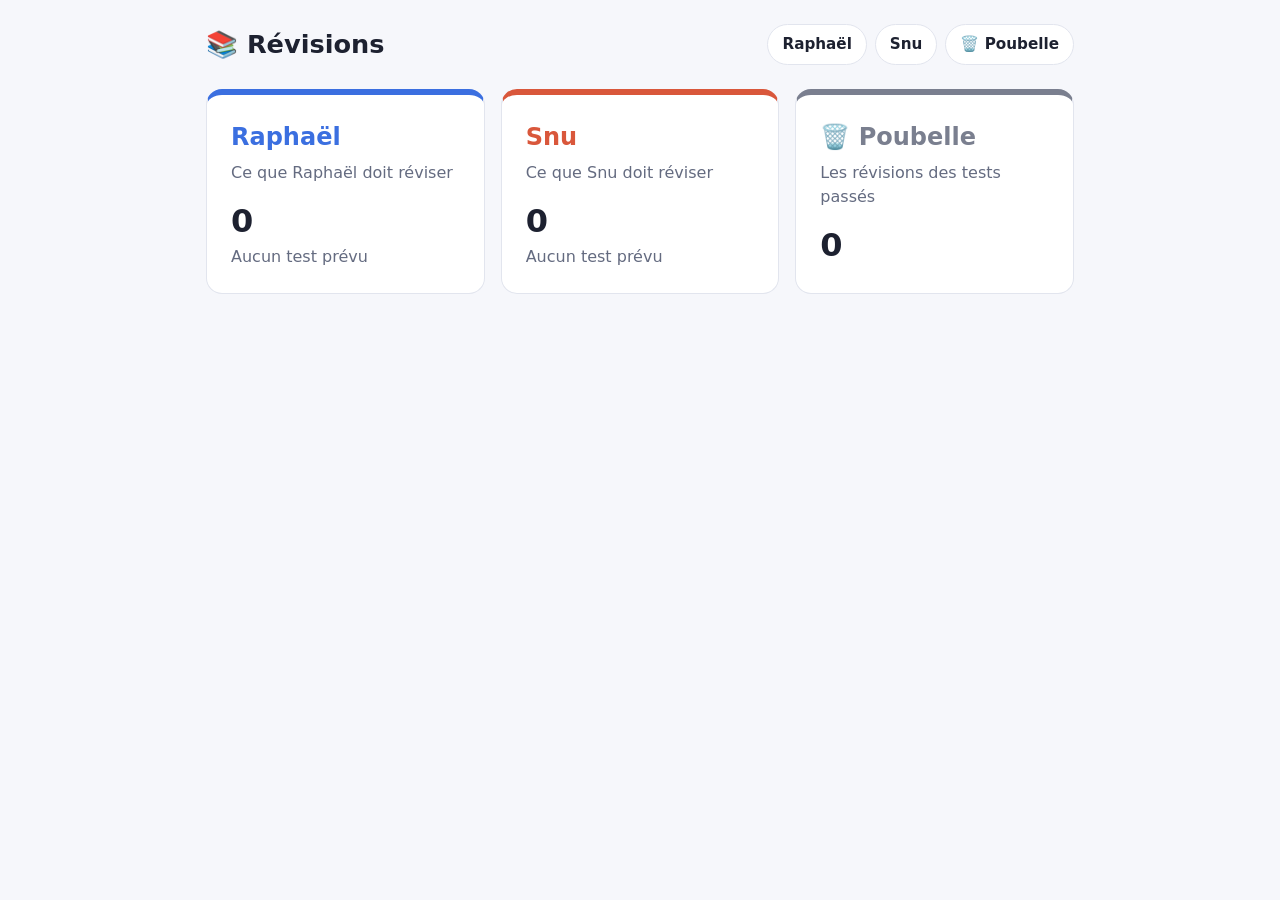
==== index.html @ 34b5b2e9 "Site de révisions : catégories Raphaël et Snu + poubelle automatique Co-Authored-By: Claude Opus 5.5" ====
<!doctype html>
<html lang="fr">
<head>
  <meta charset="utf-8">
  <meta name="viewport" content="width=device-width, initial-scale=1">
  <title>Révisions</title>
  <link rel="stylesheet" href="assets/style.css">
</head>
<body>
  <div class="wrap">
    <header class="site">
      <h1><a href="#">📚 Révisions</a></h1>
      <nav class="tabs">
        <a href="#raphael" data-cat="raphael">Raphaël</a>
        <a href="#snu" data-cat="snu">Snu</a>
        <a href="#poubelle" data-cat="poubelle">🗑️ Poubelle</a>
      </nav>
    </header>
    <main id="app"></main>
  </div>

  <script src="data/revisions.js"></script>
  <script>
    const CATS = {
      raphael: { nom: "Raphaël", texte: "Ce que Raphaël doit réviser" },
      snu: { nom: "Snu", texte: "Ce que Snu doit réviser" },
    };

    function aujourdhui() {
      const d = new Date();
      return d.getFullYear() + "-" + String(d.getMonth() + 1).padStart(2, "0") + "-" + String(d.getDate()).padStart(2, "0");
    }
    // Une révision est "passée" quand sa date de test est strictement avant aujourd'hui.
    const estPassee = r => r.dateTest < aujourdhui();

    function formatDate(iso) {
      const [y, m, d] = iso.split("-").map(Number);
      return new Date(y, m - 1, d).toLocaleDateString("fr-FR", { weekday: "long", day: "numeric", month: "long", year: "numeric" });
    }
    function joursRestants(iso) {
      const [y, m, d] = iso.split("-").map(Number);
      const t = new Date(); t.setHours(0, 0, 0, 0);
      return Math.round((new Date(y, m - 1, d) - t) / 86400000);
    }
    function esc(s) {
      return String(s ?? "").replace(/[&<>"']/g, c => ({ "&": "&amp;", "<": "&lt;", ">": "&gt;", '"': "&quot;", "'": "&#39;" }[c]));
    }

    function carte(r, dansPoubelle) {
      const n = joursRestants(r.dateTest);
      let badge;
      if (dansPoubelle) badge = `<span class="badge">${esc(CATS[r.categorie]?.nom || r.categorie)}</span>`;
      else if (n === 0) badge = `<span class="badge today">C'est aujourd'hui !</span>`;
      else badge = `<span class="badge">Dans ${n} jour${n > 1 ? "s" : ""}</span>`;
      const titre = r.page ? `<a href="${esc(r.page)}">${esc(r.titre)}</a>` : esc(r.titre);
      const fichiers = (r.fichiers || []).map(f => `<a href="${esc(f.chemin)}" target="_blank" rel="noopener">📄 ${esc(f.nom)}</a>`).join("");
      const liens = (r.page ? `<a href="${esc(r.page)}">📝 Voir la fiche</a>` : "") + fichiers;
      return `
        <article class="item cat-${dansPoubelle ? "poubelle" : r.categorie}">
          <div class="top"><h3>${titre}</h3>${badge}</div>
          <div class="meta">${r.matiere ? esc(r.matiere) + " · " : ""}Test le ${formatDate(r.dateTest)}</div>
          ${r.description ? `<p>${esc(r.description)}</p>` : ""}
          ${liens ? `<div class="files">${liens}</div>` : ""}
        </article>`;
    }

    function liste(items, dansPoubelle, vide) {
      if (!items.length) return `<div class="empty">${vide}</div>`;
      return `<div class="list">${items.map(r => carte(r, dansPoubelle)).join("")}</div>`;
    }

    function render() {
      const route = location.hash.replace("#", "");
      const app = document.getElementById("app");
      const all = window.REVISIONS || [];
      document.querySelectorAll("nav.tabs a").forEach(a => a.classList.toggle("active", a.dataset.cat === route));

      if (CATS[route]) {
        const items = all.filter(r => r.categorie === route && !estPassee(r)).sort((a, b) => a.dateTest.localeCompare(b.dateTest));
        app.innerHTML = `<h2 class="section">${CATS[route].texte}</h2>` +
          liste(items, false, "Rien à réviser pour l'instant 🎉");
        document.title = CATS[route].nom + " · Révisions";
      } else if (route === "poubelle") {
        const items = all.filter(estPassee).sort((a, b) => b.dateTest.localeCompare(a.dateTest));
        app.innerHTML = `<h2 class="section">🗑️ Poubelle</h2>
          <p class="intro">Les révisions dont le test est passé. Toujours consultables pour vérifier 2-3 trucs.</p>` +
          liste(items, true, "La poubelle est vide.");
        document.title = "Poubelle · Révisions";
      } else {
        const compte = c => all.filter(r => r.categorie === c && !estPassee(r)).length;
        const prochaine = c => all.filter(r => r.categorie === c && !estPassee(r)).sort((a, b) => a.dateTest.localeCompare(b.dateTest))[0];
        const bloc = (c) => {
          const p = prochaine(c);
          return `<a class="home-card cat-${c}" href="#${c}">
            <h2>${CATS[c].nom}</h2><p>${CATS[c].texte}</p>
            <div class="count">${compte(c)}</div>
            <p>${p ? "Prochain test : " + esc(p.titre) + " (" + formatDate(p.dateTest) + ")" : "Aucun test prévu"}</p>
          </a>`;
        };
        app.innerHTML = `<div class="home-grid">${bloc("raphael")}${bloc("snu")}
          <a class="home-card cat-poubelle" href="#poubelle"><h2>🗑️ Poubelle</h2>
            <p>Les révisions des tests passés</p><div class="count">${all.filter(estPassee).length}</div></a>
        </div>`;
        document.title = "Révisions";
      }
    }
    window.addEventListener("hashchange", render);
    render();
  </script>
</body>
</html>
---- assets/style.css ----
:root {
  --bg: #f6f7fb;
  --card: #ffffff;
  --text: #1d2130;
  --muted: #646b80;
  --border: #e2e5ee;
  --raphael: #3b6fe0;
  --raphael-soft: #e8efff;
  --snu: #d9573b;
  --snu-soft: #fdece8;
  --trash: #7a7f8f;
  --trash-soft: #eeeff3;
  --today: #1f9d55;
}
@media (prefers-color-scheme: dark) {
  :root {
    --bg: #14161d;
    --card: #1e212b;
    --text: #e8eaf0;
    --muted: #9aa0b2;
    --border: #2e3240;
    --raphael: #7ea2ff;
    --raphael-soft: #1f2a46;
    --snu: #ff8a6e;
    --snu-soft: #3d241f;
    --trash: #a3a8b8;
    --trash-soft: #272a35;
    --today: #4cd98a;
  }
}
* { box-sizing: border-box; }
body {
  margin: 0;
  background: var(--bg);
  color: var(--text);
  font-family: system-ui, -apple-system, "Segoe UI", Roboto, sans-serif;
  line-height: 1.5;
}
a { color: inherit; }
.wrap { max-width: 900px; margin: 0 auto; padding: 24px 16px 64px; }
header.site { display: flex; align-items: center; justify-content: space-between; gap: 12px; flex-wrap: wrap; margin-bottom: 24px; }
header.site h1 { margin: 0; font-size: 1.6rem; }
header.site h1 a { text-decoration: none; }
nav.tabs { display: flex; gap: 8px; flex-wrap: wrap; }
nav.tabs a {
  text-decoration: none; padding: 8px 14px; border-radius: 999px;
  border: 1px solid var(--border); background: var(--card); font-weight: 600; font-size: .95rem;
}
nav.tabs a.active[data-cat="raphael"] { background: var(--raphael); border-color: var(--raphael); color: #fff; }
nav.tabs a.active[data-cat="snu"] { background: var(--snu); border-color: var(--snu); color: #fff; }
nav.tabs a.active[data-cat="poubelle"] { background: var(--trash); border-color: var(--trash); color: #fff; }

.home-grid { display: grid; grid-template-columns: repeat(auto-fit, minmax(240px, 1fr)); gap: 16px; }
.home-card {
  display: block; text-decoration: none; padding: 24px; border-radius: 16px;
  background: var(--card); border: 1px solid var(--border); border-top: 6px solid var(--c);
}
.home-card h2 { margin: 0 0 6px; font-size: 1.5rem; color: var(--c); }
.home-card p { margin: 0; color: var(--muted); }
.home-card .count { font-size: 2rem; font-weight: 700; margin-top: 12px; color: var(--text); }

h2.section { margin: 28px 0 12px; font-size: 1.2rem; }
.list { display: grid; gap: 12px; }
.item {
  background: var(--card); border: 1px solid var(--border); border-left: 5px solid var(--c);
  border-radius: 12px; padding: 16px;
}
.item .top { display: flex; justify-content: space-between; gap: 8px; flex-wrap: wrap; align-items: baseline; }
.item h3 { margin: 0; font-size: 1.1rem; }
.item h3 a { text-decoration: none; }
.item h3 a:hover { text-decoration: underline; }
.badge { display: inline-block; font-size: .8rem; font-weight: 600; padding: 2px 10px; border-radius: 999px; background: var(--soft); color: var(--c); }
.badge.today { background: var(--today); color: #fff; }
.meta { color: var(--muted); font-size: .9rem; margin-top: 4px; }
.item p { margin: 8px 0 0; }
.files { display: flex; gap: 8px; flex-wrap: wrap; margin-top: 10px; }
.files a {
  font-size: .9rem; text-decoration: none; padding: 6px 12px; border-radius: 8px;
  background: var(--soft); color: var(--c); font-weight: 600;
}
.empty { color: var(--muted); padding: 24px; text-align: center; background: var(--card); border: 1px dashed var(--border); border-radius: 12px; }
.intro { color: var(--muted); margin: 0 0 8px; }

.cat-raphael { --c: var(--raphael); --soft: var(--raphael-soft); }
.cat-snu { --c: var(--snu); --soft: var(--snu-soft); }
.cat-poubelle { --c: var(--trash); --soft: var(--trash-soft); }

/* Pages de fiche */
.fiche { background: var(--card); border: 1px solid var(--border); border-radius: 16px; padding: 24px; }
.fiche h1 { margin-top: 0; color: var(--c); }
.fiche h2 { border-bottom: 2px solid var(--soft); padding-bottom: 4px; }
.back { display: inline-block; margin-bottom: 16px; text-decoration: none; color: var(--muted); }
details { border: 1px solid var(--border); border-radius: 10px; padding: 10px 14px; margin: 8px 0; }
summary { cursor: pointer; font-weight: 600; }
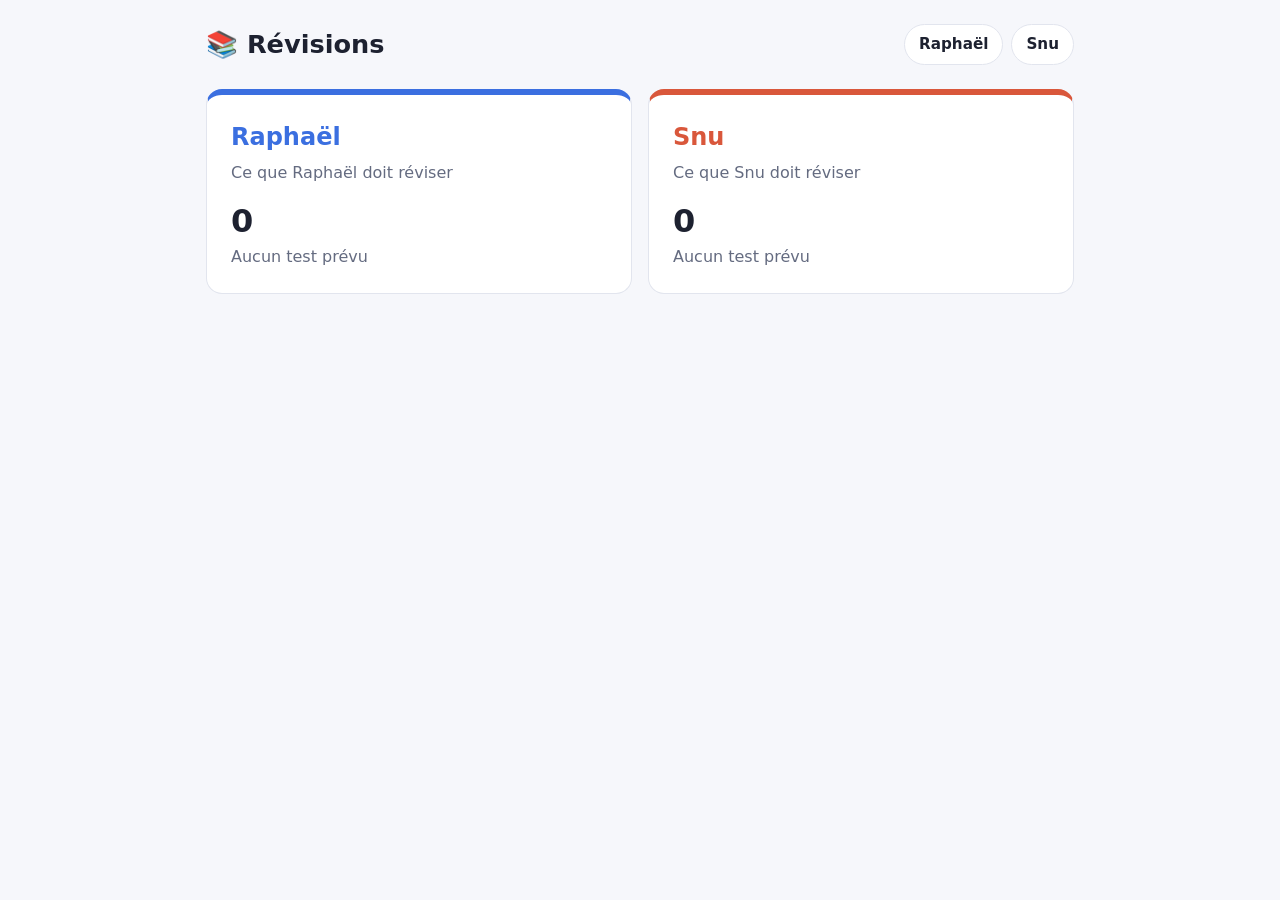
==== commit 6110bcd6: "Remplace la poubelle par une partie Archivé dans chaque matière Co-Authored-By: Claude Opus 5.5 <nor" ====
--- a/index.html
+++ b/index.html
@@ -13,7 +13,6 @@
       <nav class="tabs">
         <a href="#raphael" data-cat="raphael">Raphaël</a>
         <a href="#snu" data-cat="snu">Snu</a>
-        <a href="#poubelle" data-cat="poubelle">🗑️ Poubelle</a>
       </nav>
     </header>
     <main id="app"></main>
@@ -21,10 +20,34 @@
 
   <script src="data/revisions.js"></script>
   <script>
+    // Sous-catégories (matières). Le champ "matiere" d'une révision = l'id ci-dessous.
     const CATS = {
-      raphael: { nom: "Raphaël", texte: "Ce que Raphaël doit réviser" },
-      snu: { nom: "Snu", texte: "Ce que Snu doit réviser" },
+      raphael: { nom: "Raphaël", texte: "Ce que Raphaël doit réviser", matieres: [
+        { id: "anglais", nom: "Anglais" },
+        { id: "allemand", nom: "Allemand" },
+        { id: "physique", nom: "Physique" },
+        { id: "histoire", nom: "Histoire" },
+        { id: "geographie", nom: "Géographie" },
+        { id: "maths", nom: "Maths" },
+        { id: "musique-os", nom: "Musique OS" },
+        { id: "informatique", nom: "Informatique" },
+        { id: "sport", nom: "Sport" },
+        { id: "musique-df", nom: "Musique DF" },
+        { id: "chimie", nom: "Chimie" },
+        { id: "biologie", nom: "Biologie" },
+      ] },
+      snu: { nom: "Snu", texte: "Ce que Snu doit réviser", matieres: [] },
     };
+    // Nom affiché d'une matière (si elle n'est pas dans la liste, on affiche le texte tel quel).
+    function nomMatiere(cat, m) {
+      return (CATS[cat]?.matieres || []).find(x => x.id === m)?.nom || m;
+    }
+    // Liste des matières d'une catégorie : celles définies + celles utilisées par des révisions.
+    function matieresDe(cat, items) {
+      const liste = [...(CATS[cat]?.matieres || [])];
+      items.forEach(r => { if (r.matiere && !liste.some(x => x.id === r.matiere)) liste.push({ id: r.matiere, nom: r.matiere }); });
+      return liste;
+    }
 
     function aujourdhui() {
       const d = new Date();
@@ -46,46 +69,52 @@
       return String(s ?? "").replace(/[&<>"']/g, c => ({ "&": "&amp;", "<": "&lt;", ">": "&gt;", '"': "&quot;", "'": "&#39;" }[c]));
     }
 
-    function carte(r, dansPoubelle) {
+    function carte(r, archive) {
       const n = joursRestants(r.dateTest);
       let badge;
-      if (dansPoubelle) badge = `<span class="badge">${esc(CATS[r.categorie]?.nom || r.categorie)}</span>`;
+      if (archive) badge = `<span class="badge">Archivé</span>`;
       else if (n === 0) badge = `<span class="badge today">C'est aujourd'hui !</span>`;
       else badge = `<span class="badge">Dans ${n} jour${n > 1 ? "s" : ""}</span>`;
       const titre = r.page ? `<a href="${esc(r.page)}">${esc(r.titre)}</a>` : esc(r.titre);
       const fichiers = (r.fichiers || []).map(f => `<a href="${esc(f.chemin)}" target="_blank" rel="noopener">📄 ${esc(f.nom)}</a>`).join("");
       const liens = (r.page ? `<a href="${esc(r.page)}">📝 Voir la fiche</a>` : "") + fichiers;
       return `
-        <article class="item cat-${dansPoubelle ? "poubelle" : r.categorie}">
+        <article class="item cat-${archive ? "archive" : r.categorie}">
           <div class="top"><h3>${titre}</h3>${badge}</div>
-          <div class="meta">${r.matiere ? esc(r.matiere) + " · " : ""}Test le ${formatDate(r.dateTest)}</div>
+          <div class="meta">${r.matiere ? esc(nomMatiere(r.categorie, r.matiere)) + " · " : ""}Test le ${formatDate(r.dateTest)}</div>
           ${r.description ? `<p>${esc(r.description)}</p>` : ""}
           ${liens ? `<div class="files">${liens}</div>` : ""}
         </article>`;
     }
 
-    function liste(items, dansPoubelle, vide) {
+    function liste(items, archive, vide) {
       if (!items.length) return `<div class="empty">${vide}</div>`;
-      return `<div class="list">${items.map(r => carte(r, dansPoubelle)).join("")}</div>`;
+      return `<div class="list">${items.map(r => carte(r, archive)).join("")}</div>`;
     }
 
     function render() {
-      const route = location.hash.replace("#", "");
+      const [route, sous] = location.hash.replace("#", "").split("/").map(decodeURIComponent);
       const app = document.getElementById("app");
       const all = window.REVISIONS || [];
       document.querySelectorAll("nav.tabs a").forEach(a => a.classList.toggle("active", a.dataset.cat === route));
 
       if (CATS[route]) {
-        const items = all.filter(r => r.categorie === route && !estPassee(r)).sort((a, b) => a.dateTest.localeCompare(b.dateTest));
-        app.innerHTML = `<h2 class="section">${CATS[route].texte}</h2>` +
-          liste(items, false, "Rien à réviser pour l'instant 🎉");
+        const deLaCat = all.filter(r => r.categorie === route);
+        const items = deLaCat.filter(r => !estPassee(r)).sort((a, b) => a.dateTest.localeCompare(b.dateTest));
+        const mats = matieresDe(route, deLaCat);
+        const filtres = items.filter(r => !sous || r.matiere === sous);
+        // Partie "Archivé" : les anciens thèmes (test passé) de la matière choisie.
+        const archives = deLaCat.filter(r => estPassee(r) && (!sous || r.matiere === sous)).sort((a, b) => b.dateTest.localeCompare(a.dateTest));
+        const puce = (id, nom, n) => `<a class="${(sous || "") === id ? "active" : ""}" href="#${route}${id ? "/" + encodeURIComponent(id) : ""}">${esc(nom)}${n ? ` <span class="n">${n}</span>` : ""}</a>`;
+        const puces = mats.length ? `<nav class="subtabs">${puce("", "Toutes", items.length)}${mats.map(m => puce(m.id, m.nom, items.filter(r => r.matiere === m.id).length)).join("")}</nav>` : "";
+        const titre = sous ? `${CATS[route].nom} · ${esc(nomMatiere(route, sous))}` : CATS[route].texte;
+        app.innerHTML = `<div class="cat-${route}">${puces}<h2 class="section">${titre}</h2>` +
+          liste(filtres, false, sous ? "Rien à réviser dans cette matière 🎉" : "Rien à réviser pour l'instant 🎉") +
+          `<details class="archives">
+            <summary>📦 Archivé <span class="n">${archives.length}</span> <span class="hint">— anciens thèmes${sous ? " de " + esc(nomMatiere(route, sous)) : ""}</span></summary>
+            ${liste(archives, true, "Aucun ancien thème pour l'instant.")}
+          </details></div>`;
         document.title = CATS[route].nom + " · Révisions";
-      } else if (route === "poubelle") {
-        const items = all.filter(estPassee).sort((a, b) => b.dateTest.localeCompare(a.dateTest));
-        app.innerHTML = `<h2 class="section">🗑️ Poubelle</h2>
-          <p class="intro">Les révisions dont le test est passé. Toujours consultables pour vérifier 2-3 trucs.</p>` +
-          liste(items, true, "La poubelle est vide.");
-        document.title = "Poubelle · Révisions";
       } else {
         const compte = c => all.filter(r => r.categorie === c && !estPassee(r)).length;
         const prochaine = c => all.filter(r => r.categorie === c && !estPassee(r)).sort((a, b) => a.dateTest.localeCompare(b.dateTest))[0];
@@ -97,10 +126,7 @@
             <p>${p ? "Prochain test : " + esc(p.titre) + " (" + formatDate(p.dateTest) + ")" : "Aucun test prévu"}</p>
           </a>`;
         };
-        app.innerHTML = `<div class="home-grid">${bloc("raphael")}${bloc("snu")}
-          <a class="home-card cat-poubelle" href="#poubelle"><h2>🗑️ Poubelle</h2>
-            <p>Les révisions des tests passés</p><div class="count">${all.filter(estPassee).length}</div></a>
-        </div>`;
+        app.innerHTML = `<div class="home-grid">${bloc("raphael")}${bloc("snu")}</div>`;
         document.title = "Révisions";
       }
     }
--- a/assets/style.css
+++ b/assets/style.css
@@ -48,7 +48,6 @@
 }
 nav.tabs a.active[data-cat="raphael"] { background: var(--raphael); border-color: var(--raphael); color: #fff; }
 nav.tabs a.active[data-cat="snu"] { background: var(--snu); border-color: var(--snu); color: #fff; }
-nav.tabs a.active[data-cat="poubelle"] { background: var(--trash); border-color: var(--trash); color: #fff; }
 
 .home-grid { display: grid; grid-template-columns: repeat(auto-fit, minmax(240px, 1fr)); gap: 16px; }
 .home-card {
@@ -83,7 +82,7 @@
 
 .cat-raphael { --c: var(--raphael); --soft: var(--raphael-soft); }
 .cat-snu { --c: var(--snu); --soft: var(--snu-soft); }
-.cat-poubelle { --c: var(--trash); --soft: var(--trash-soft); }
+.cat-archive { --c: var(--trash); --soft: var(--trash-soft); }
 
 /* Pages de fiche */
 .fiche { background: var(--card); border: 1px solid var(--border); border-radius: 16px; padding: 24px; }
@@ -92,3 +91,21 @@
 .back { display: inline-block; margin-bottom: 16px; text-decoration: none; color: var(--muted); }
 details { border: 1px solid var(--border); border-radius: 10px; padding: 10px 14px; margin: 8px 0; }
 summary { cursor: pointer; font-weight: 600; }
+
+/* Sous-catégories (matières) */
+nav.subtabs { display: flex; gap: 6px; flex-wrap: wrap; margin-bottom: 4px; }
+nav.subtabs a {
+  text-decoration: none; padding: 5px 12px; border-radius: 999px; font-size: .9rem;
+  border: 1px solid var(--border); background: var(--card); color: var(--text);
+}
+nav.subtabs a.active { background: var(--c); border-color: var(--c); color: #fff; }
+nav.subtabs .n { display: inline-block; min-width: 1.4em; text-align: center; font-size: .75rem; font-weight: 700; border-radius: 999px; background: var(--soft); color: var(--c); padding: 0 5px; }
+nav.subtabs a.active .n { background: rgba(255,255,255,.25); color: #fff; }
+
+/* Partie "Archivé" dans chaque matière */
+details.archives { margin-top: 28px; background: var(--card); border-radius: 12px; padding: 12px 16px; }
+details.archives > summary { font-size: 1.05rem; }
+details.archives .hint { color: var(--muted); font-weight: 400; font-size: .9rem; }
+details.archives .n { font-size: .75rem; font-weight: 700; border-radius: 999px; background: var(--trash-soft); color: var(--trash); padding: 1px 7px; }
+details.archives .list, details.archives .empty { margin-top: 12px; }
+details.archives .item { opacity: .85; }
